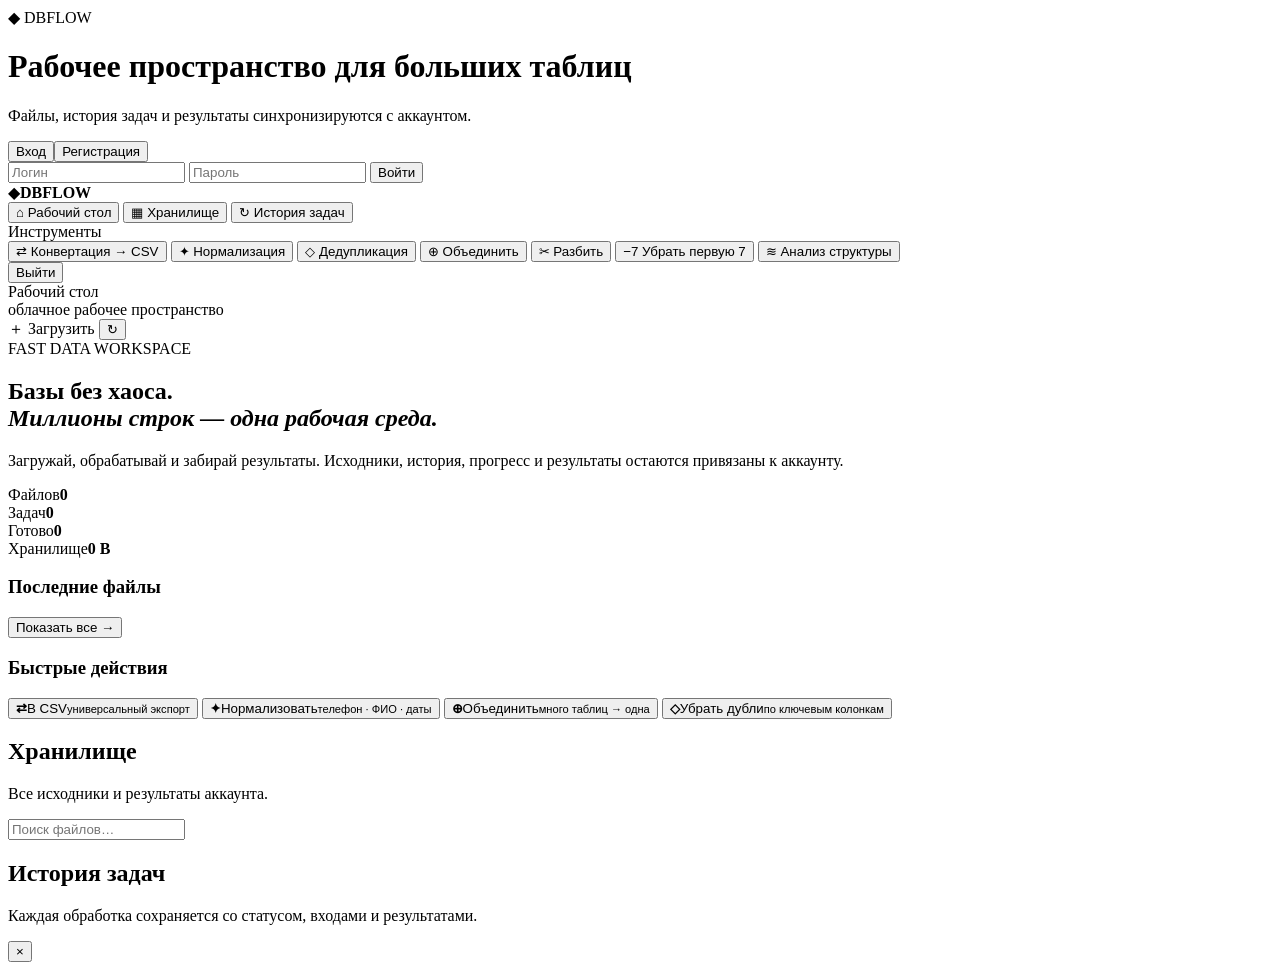
==== app/static/index.html @ ae8bb154 "Add files via upload" ====
<!doctype html>
<html lang="ru">
<head>
<meta charset="utf-8">
<meta name="viewport" content="width=device-width,initial-scale=1">
<title>DBFLOW — Database Workspace</title>
<link rel="preconnect" href="https://fonts.googleapis.com">
<link rel="preconnect" href="https://fonts.gstatic.com" crossorigin>
<link href="https://fonts.googleapis.com/css2?family=Inter:wght@400;500;600;700;800&family=JetBrains+Mono:wght@500;600&display=swap" rel="stylesheet">
<link rel="stylesheet" href="/styles.css">
</head>
<body>
<div id="auth" class="auth-shell">
  <div class="auth-bg"></div>
  <div class="auth-card glass">
    <div class="logo"><span class="logo-mark">◆</span> DBFLOW</div>
    <h1>Рабочее пространство для больших таблиц</h1>
    <p>Файлы, история задач и результаты синхронизируются с аккаунтом.</p>
    <div class="tabs"><button class="active" data-auth="login">Вход</button><button data-auth="register">Регистрация</button></div>
    <input id="username" placeholder="Логин" autocomplete="username">
    <input id="password" type="password" placeholder="Пароль" autocomplete="current-password">
    <button id="authBtn" class="primary">Войти</button>
    <div id="authMsg" class="msg"></div>
  </div>
</div>

<div id="app" class="app hidden">
  <aside class="sidebar glass">
    <div class="brand"><span class="logo-mark">◆</span><b>DBFLOW</b></div>
    <button class="nav active" data-view="desktop"><span>⌂</span> Рабочий стол</button>
    <button class="nav" data-view="files"><span>▦</span> Хранилище</button>
    <button class="nav" data-view="jobs"><span>↻</span> История задач</button>
    <div class="side-sep"></div>
    <div class="side-title">Инструменты</div>
    <button class="tool" data-op="convert_csv">⇄ Конвертация → CSV</button>
    <button class="tool" data-op="normalize">✦ Нормализация</button>
    <button class="tool" data-op="dedupe">◇ Дедупликация</button>
    <button class="tool" data-op="merge">⊕ Объединить</button>
    <button class="tool" data-op="split">✂ Разбить</button>
    <button class="tool" data-op="remove7">−7 Убрать первую 7</button>
    <button class="tool" data-op="stats">≋ Анализ структуры</button>
    <div class="sidebar-bottom">
      <div id="userBadge" class="user-badge"></div>
      <button id="logout" class="ghost">Выйти</button>
    </div>
  </aside>

  <main class="workspace">
    <header class="topbar glass">
      <div>
        <div id="crumb" class="crumb">Рабочий стол</div>
        <div class="subtle">облачное рабочее пространство</div>
      </div>
      <div class="top-actions">
        <label class="upload primary">＋ Загрузить<input id="filePicker" type="file" multiple hidden></label>
        <button id="refresh" class="icon-btn" title="Обновить">↻</button>
      </div>
    </header>

    <section id="desktopView" class="view">
      <div class="hero">
        <div>
          <span class="pill">FAST DATA WORKSPACE</span>
          <h2>Базы без хаоса.<br><em>Миллионы строк — одна рабочая среда.</em></h2>
          <p>Загружай, обрабатывай и забирай результаты. Исходники, история, прогресс и результаты остаются привязаны к аккаунту.</p>
        </div>
        <div class="hero-orb"></div>
      </div>
      <div class="metrics">
        <div class="metric glass"><span>Файлов</span><b id="mFiles">0</b></div>
        <div class="metric glass"><span>Задач</span><b id="mJobs">0</b></div>
        <div class="metric glass"><span>Готово</span><b id="mDone">0</b></div>
        <div class="metric glass"><span>Хранилище</span><b id="mSize">0 B</b></div>
      </div>
      <div class="section-head"><h3>Последние файлы</h3><button class="text-btn" data-view="files">Показать все →</button></div>
      <div id="recentFiles" class="file-grid"></div>
      <div class="section-head"><h3>Быстрые действия</h3></div>
      <div class="quick-grid">
        <button class="quick" data-op="convert_csv"><b>⇄</b><span>В CSV</span><small>универсальный экспорт</small></button>
        <button class="quick" data-op="normalize"><b>✦</b><span>Нормализовать</span><small>телефон · ФИО · даты</small></button>
        <button class="quick" data-op="merge"><b>⊕</b><span>Объединить</span><small>много таблиц → одна</small></button>
        <button class="quick" data-op="dedupe"><b>◇</b><span>Убрать дубли</span><small>по ключевым колонкам</small></button>
      </div>
    </section>

    <section id="filesView" class="view hidden">
      <div class="section-head"><div><h2>Хранилище</h2><p>Все исходники и результаты аккаунта.</p></div><input id="fileSearch" class="search" placeholder="Поиск файлов…"></div>
      <div id="filesGrid" class="file-grid"></div>
    </section>

    <section id="jobsView" class="view hidden">
      <div class="section-head"><div><h2>История задач</h2><p>Каждая обработка сохраняется со статусом, входами и результатами.</p></div></div>
      <div id="jobsList" class="jobs-list"></div>
    </section>
  </main>
</div>

<div id="modal" class="modal hidden">
  <div class="modal-card glass">
    <button id="modalClose" class="modal-x">×</button>
    <div id="modalBody"></div>
  </div>
</div>

<div id="toast" class="toast"></div>
<script src="/app.js"></script>
</body></html>
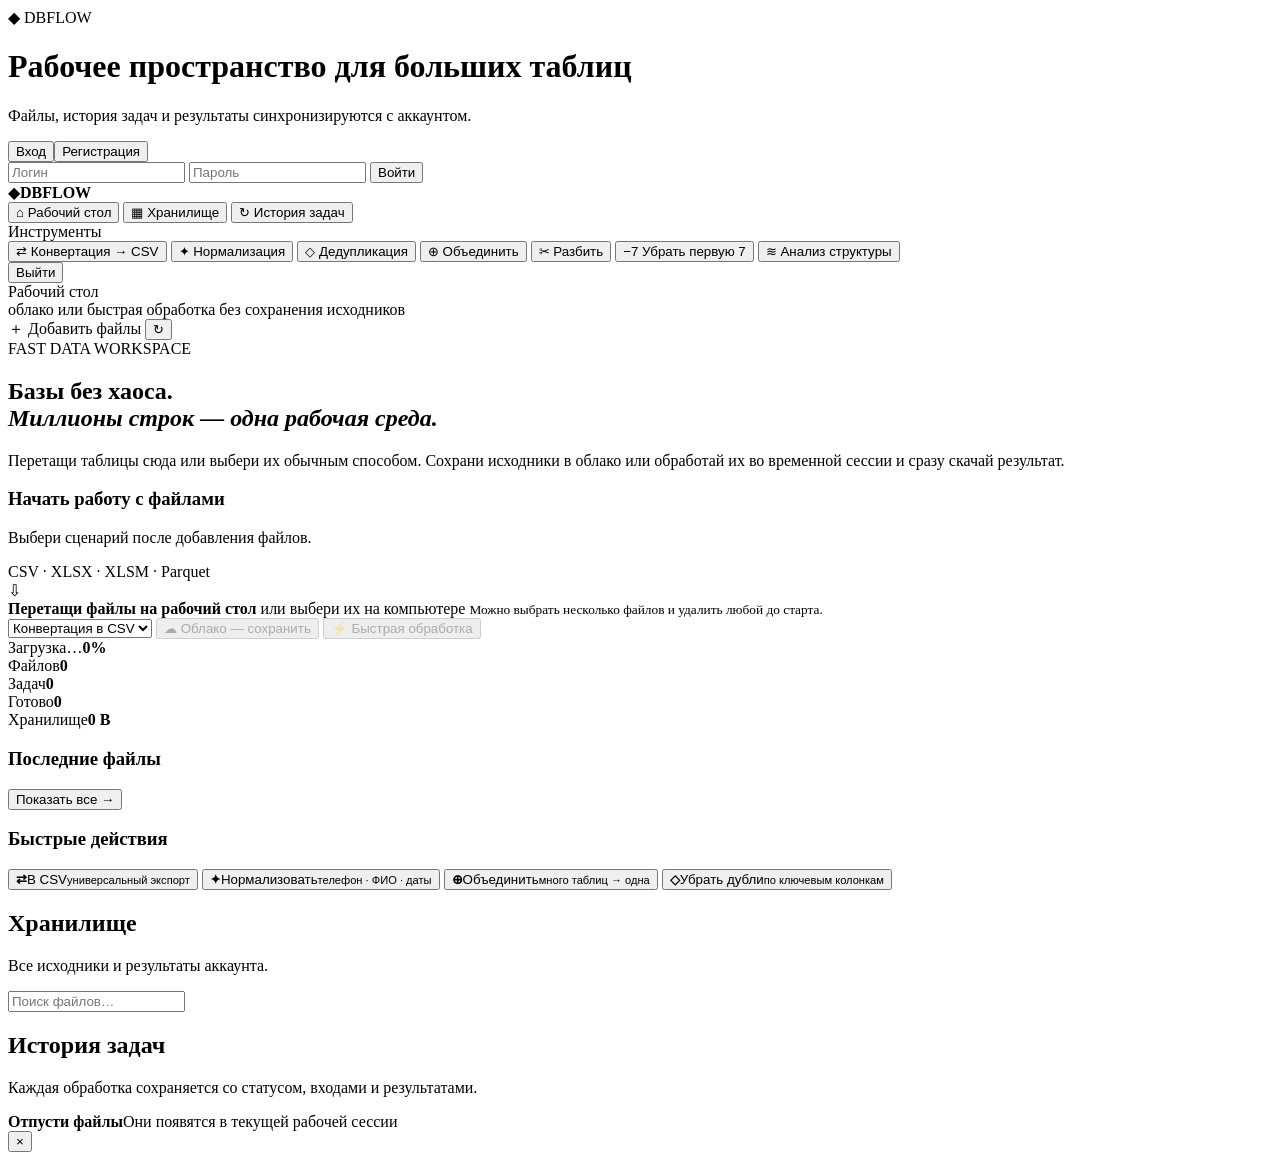
==== commit dc9df945: "Add quick processing without cloud storage" ====
--- a/app/static/index.html
+++ b/app/static/index.html
@@ -49,10 +49,10 @@
     <header class="topbar glass">
       <div>
         <div id="crumb" class="crumb">Рабочий стол</div>
-        <div class="subtle">облачное рабочее пространство</div>
+        <div class="subtle">облако или быстрая обработка без сохранения исходников</div>
       </div>
       <div class="top-actions">
-        <label class="upload primary">＋ Загрузить<input id="filePicker" type="file" multiple hidden></label>
+        <label class="upload primary">＋ Добавить файлы<input id="filePicker" type="file" multiple accept=".csv,.xlsx,.xlsm,.parquet" hidden></label>
         <button id="refresh" class="icon-btn" title="Обновить">↻</button>
       </div>
     </header>
@@ -62,10 +62,31 @@
         <div>
           <span class="pill">FAST DATA WORKSPACE</span>
           <h2>Базы без хаоса.<br><em>Миллионы строк — одна рабочая среда.</em></h2>
-          <p>Загружай, обрабатывай и забирай результаты. Исходники, история, прогресс и результаты остаются привязаны к аккаунту.</p>
+          <p>Перетащи таблицы сюда или выбери их обычным способом. Сохрани исходники в облако или обработай их во временной сессии и сразу скачай результат.</p>
         </div>
         <div class="hero-orb"></div>
       </div>
+      <section id="ingestPanel" class="ingest-panel glass">
+        <div class="ingest-head">
+          <div><h3>Начать работу с файлами</h3><p>Выбери сценарий после добавления файлов.</p></div>
+          <span class="format-note">CSV · XLSX · XLSM · Parquet</span>
+        </div>
+        <div id="dropZone" class="drop-zone">
+          <div class="drop-icon">⇩</div>
+          <strong>Перетащи файлы на рабочий стол</strong>
+          <span>или <label class="inline-upload">выбери их на компьютере<input id="dropPicker" type="file" multiple accept=".csv,.xlsx,.xlsm,.parquet" hidden></label></span>
+          <small>Можно выбрать несколько файлов и удалить любой до старта.</small>
+        </div>
+        <div id="pendingFiles" class="pending-files hidden"></div>
+        <div class="ingest-actions">
+          <select id="quickOperation" class="op-select">
+            <option value="convert_csv">Конвертация в CSV</option><option value="normalize">Нормализация</option><option value="dedupe">Дедупликация</option><option value="merge">Объединить</option><option value="split">Разбить</option><option value="remove7">Убрать первую 7</option><option value="stats">Анализ структуры</option>
+          </select>
+          <button id="cloudUploadBtn" class="secondary" disabled>☁ Облако — сохранить</button>
+          <button id="quickRunBtn" class="primary" disabled>⚡ Быстрая обработка</button>
+        </div>
+        <div id="uploadProgress" class="upload-progress hidden"><div class="progress-label"><span id="uploadStatus">Загрузка…</span><b id="uploadPercent">0%</b></div><div class="job-bar"><i id="uploadBar" style="width:0%"></i></div></div>
+      </section>
       <div class="metrics">
         <div class="metric glass"><span>Файлов</span><b id="mFiles">0</b></div>
         <div class="metric glass"><span>Задач</span><b id="mJobs">0</b></div>
@@ -95,6 +116,8 @@
   </main>
 </div>
 
+<div id="dragOverlay" class="drag-overlay hidden"><div><b>Отпусти файлы</b><span>Они появятся в текущей рабочей сессии</span></div></div>
+
 <div id="modal" class="modal hidden">
   <div class="modal-card glass">
     <button id="modalClose" class="modal-x">×</button>
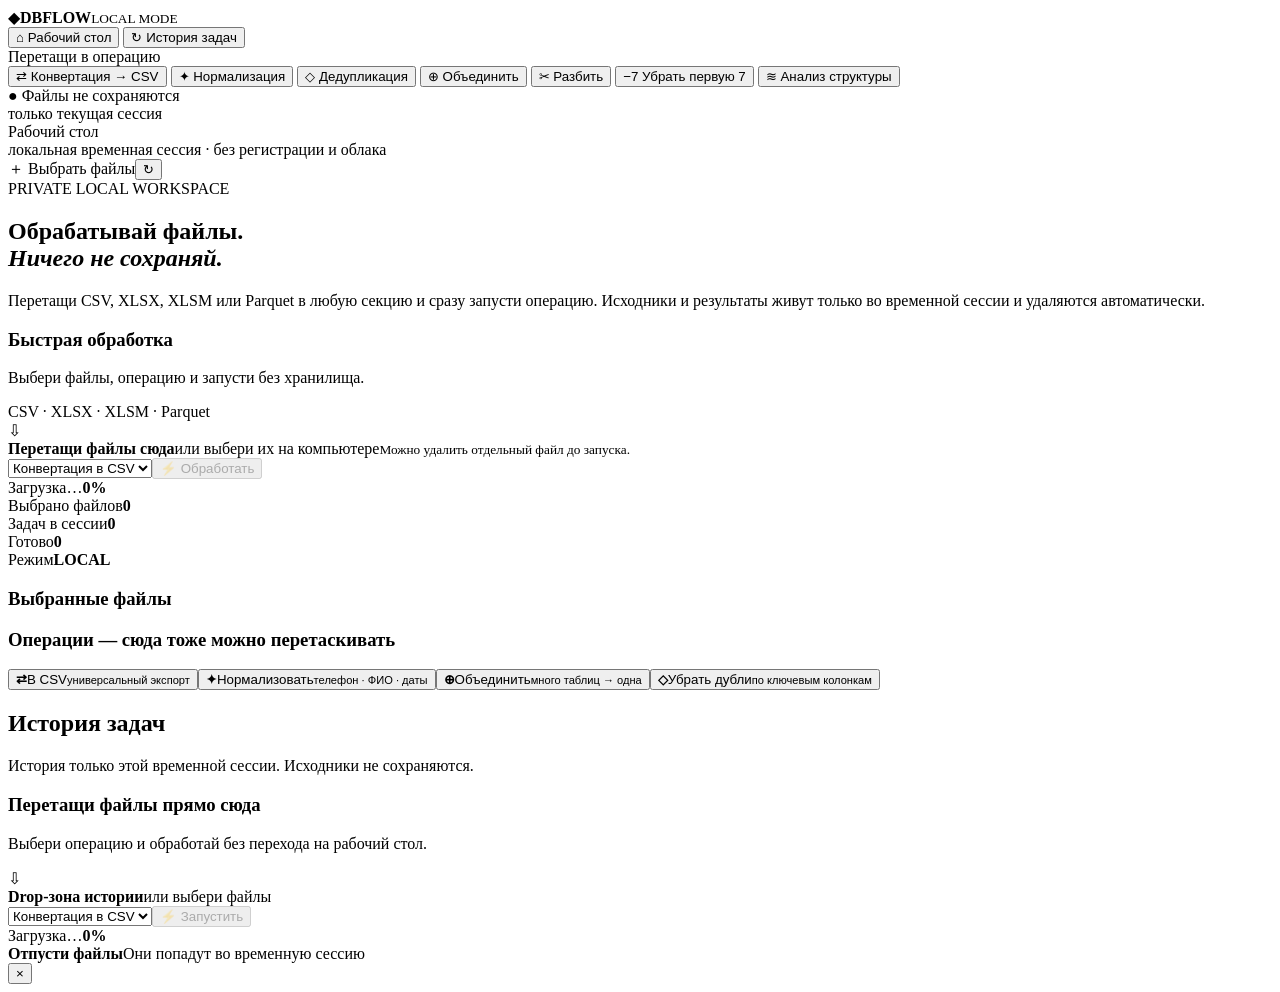
==== commit b40cdf68: "Make DBFLOW local and anonymous" ====
--- a/app/static/index.html
+++ b/app/static/index.html
@@ -1,37 +1,19 @@
 <!doctype html>
 <html lang="ru">
 <head>
-<meta charset="utf-8">
-<meta name="viewport" content="width=device-width,initial-scale=1">
-<title>DBFLOW — Database Workspace</title>
-<link rel="preconnect" href="https://fonts.googleapis.com">
-<link rel="preconnect" href="https://fonts.gstatic.com" crossorigin>
+<meta charset="utf-8"><meta name="viewport" content="width=device-width,initial-scale=1">
+<title>DBFLOW — Local Data Workspace</title>
+<link rel="preconnect" href="https://fonts.googleapis.com"><link rel="preconnect" href="https://fonts.gstatic.com" crossorigin>
 <link href="https://fonts.googleapis.com/css2?family=Inter:wght@400;500;600;700;800&family=JetBrains+Mono:wght@500;600&display=swap" rel="stylesheet">
 <link rel="stylesheet" href="/styles.css">
 </head>
 <body>
-<div id="auth" class="auth-shell">
-  <div class="auth-bg"></div>
-  <div class="auth-card glass">
-    <div class="logo"><span class="logo-mark">◆</span> DBFLOW</div>
-    <h1>Рабочее пространство для больших таблиц</h1>
-    <p>Файлы, история задач и результаты синхронизируются с аккаунтом.</p>
-    <div class="tabs"><button class="active" data-auth="login">Вход</button><button data-auth="register">Регистрация</button></div>
-    <input id="username" placeholder="Логин" autocomplete="username">
-    <input id="password" type="password" placeholder="Пароль" autocomplete="current-password">
-    <button id="authBtn" class="primary">Войти</button>
-    <div id="authMsg" class="msg"></div>
-  </div>
-</div>
-
-<div id="app" class="app hidden">
+<div id="app" class="app">
   <aside class="sidebar glass">
-    <div class="brand"><span class="logo-mark">◆</span><b>DBFLOW</b></div>
+    <div class="brand"><span class="logo-mark">◆</span><b>DBFLOW</b><small>LOCAL MODE</small></div>
     <button class="nav active" data-view="desktop"><span>⌂</span> Рабочий стол</button>
-    <button class="nav" data-view="files"><span>▦</span> Хранилище</button>
     <button class="nav" data-view="jobs"><span>↻</span> История задач</button>
-    <div class="side-sep"></div>
-    <div class="side-title">Инструменты</div>
+    <div class="side-sep"></div><div class="side-title">Перетащи в операцию</div>
     <button class="tool" data-op="convert_csv">⇄ Конвертация → CSV</button>
     <button class="tool" data-op="normalize">✦ Нормализация</button>
     <button class="tool" data-op="dedupe">◇ Дедупликация</button>
@@ -39,92 +21,38 @@
     <button class="tool" data-op="split">✂ Разбить</button>
     <button class="tool" data-op="remove7">−7 Убрать первую 7</button>
     <button class="tool" data-op="stats">≋ Анализ структуры</button>
-    <div class="sidebar-bottom">
-      <div id="userBadge" class="user-badge"></div>
-      <button id="logout" class="ghost">Выйти</button>
-    </div>
+    <div class="sidebar-bottom"><div class="local-badge">● Файлы не сохраняются<br><span>только текущая сессия</span></div></div>
   </aside>
 
   <main class="workspace">
     <header class="topbar glass">
-      <div>
-        <div id="crumb" class="crumb">Рабочий стол</div>
-        <div class="subtle">облако или быстрая обработка без сохранения исходников</div>
-      </div>
-      <div class="top-actions">
-        <label class="upload primary">＋ Добавить файлы<input id="filePicker" type="file" multiple accept=".csv,.xlsx,.xlsm,.parquet" hidden></label>
-        <button id="refresh" class="icon-btn" title="Обновить">↻</button>
-      </div>
+      <div><div id="crumb" class="crumb">Рабочий стол</div><div class="subtle">локальная временная сессия · без регистрации и облака</div></div>
+      <div class="top-actions"><label class="upload primary">＋ Выбрать файлы<input id="filePicker" type="file" multiple accept=".csv,.xlsx,.xlsm,.parquet" hidden></label><button id="refresh" class="icon-btn" title="Обновить">↻</button></div>
     </header>
 
     <section id="desktopView" class="view">
-      <div class="hero">
-        <div>
-          <span class="pill">FAST DATA WORKSPACE</span>
-          <h2>Базы без хаоса.<br><em>Миллионы строк — одна рабочая среда.</em></h2>
-          <p>Перетащи таблицы сюда или выбери их обычным способом. Сохрани исходники в облако или обработай их во временной сессии и сразу скачай результат.</p>
-        </div>
-        <div class="hero-orb"></div>
-      </div>
+      <div class="hero"><div><span class="pill">PRIVATE LOCAL WORKSPACE</span><h2>Обрабатывай файлы.<br><em>Ничего не сохраняй.</em></h2><p>Перетащи CSV, XLSX, XLSM или Parquet в любую секцию и сразу запусти операцию. Исходники и результаты живут только во временной сессии и удаляются автоматически.</p></div><div class="hero-orb"></div></div>
       <section id="ingestPanel" class="ingest-panel glass">
-        <div class="ingest-head">
-          <div><h3>Начать работу с файлами</h3><p>Выбери сценарий после добавления файлов.</p></div>
-          <span class="format-note">CSV · XLSX · XLSM · Parquet</span>
-        </div>
-        <div id="dropZone" class="drop-zone">
-          <div class="drop-icon">⇩</div>
-          <strong>Перетащи файлы на рабочий стол</strong>
-          <span>или <label class="inline-upload">выбери их на компьютере<input id="dropPicker" type="file" multiple accept=".csv,.xlsx,.xlsm,.parquet" hidden></label></span>
-          <small>Можно выбрать несколько файлов и удалить любой до старта.</small>
-        </div>
+        <div class="ingest-head"><div><h3>Быстрая обработка</h3><p>Выбери файлы, операцию и запусти без хранилища.</p></div><span class="format-note">CSV · XLSX · XLSM · Parquet</span></div>
+        <div id="dropZone" class="drop-zone"><div class="drop-icon">⇩</div><strong>Перетащи файлы сюда</strong><span>или <label class="inline-upload">выбери их на компьютере<input id="dropPicker" type="file" multiple accept=".csv,.xlsx,.xlsm,.parquet" hidden></label></span><small>Можно удалить отдельный файл до запуска.</small></div>
         <div id="pendingFiles" class="pending-files hidden"></div>
-        <div class="ingest-actions">
-          <select id="quickOperation" class="op-select">
-            <option value="convert_csv">Конвертация в CSV</option><option value="normalize">Нормализация</option><option value="dedupe">Дедупликация</option><option value="merge">Объединить</option><option value="split">Разбить</option><option value="remove7">Убрать первую 7</option><option value="stats">Анализ структуры</option>
-          </select>
-          <button id="cloudUploadBtn" class="secondary" disabled>☁ Облако — сохранить</button>
-          <button id="quickRunBtn" class="primary" disabled>⚡ Быстрая обработка</button>
-        </div>
+        <div class="ingest-actions"><select id="quickOperation" class="op-select"><option value="convert_csv">Конвертация в CSV</option><option value="normalize">Нормализация</option><option value="dedupe">Дедупликация</option><option value="merge">Объединить</option><option value="split">Разбить</option><option value="remove7">Убрать первую 7</option><option value="stats">Анализ структуры</option></select><button id="quickRunBtn" class="primary" disabled>⚡ Обработать</button></div>
         <div id="uploadProgress" class="upload-progress hidden"><div class="progress-label"><span id="uploadStatus">Загрузка…</span><b id="uploadPercent">0%</b></div><div class="job-bar"><i id="uploadBar" style="width:0%"></i></div></div>
       </section>
-      <div class="metrics">
-        <div class="metric glass"><span>Файлов</span><b id="mFiles">0</b></div>
-        <div class="metric glass"><span>Задач</span><b id="mJobs">0</b></div>
-        <div class="metric glass"><span>Готово</span><b id="mDone">0</b></div>
-        <div class="metric glass"><span>Хранилище</span><b id="mSize">0 B</b></div>
-      </div>
-      <div class="section-head"><h3>Последние файлы</h3><button class="text-btn" data-view="files">Показать все →</button></div>
-      <div id="recentFiles" class="file-grid"></div>
-      <div class="section-head"><h3>Быстрые действия</h3></div>
-      <div class="quick-grid">
-        <button class="quick" data-op="convert_csv"><b>⇄</b><span>В CSV</span><small>универсальный экспорт</small></button>
-        <button class="quick" data-op="normalize"><b>✦</b><span>Нормализовать</span><small>телефон · ФИО · даты</small></button>
-        <button class="quick" data-op="merge"><b>⊕</b><span>Объединить</span><small>много таблиц → одна</small></button>
-        <button class="quick" data-op="dedupe"><b>◇</b><span>Убрать дубли</span><small>по ключевым колонкам</small></button>
-      </div>
-    </section>
-
-    <section id="filesView" class="view hidden">
-      <div class="section-head"><div><h2>Хранилище</h2><p>Все исходники и результаты аккаунта.</p></div><input id="fileSearch" class="search" placeholder="Поиск файлов…"></div>
-      <div id="filesGrid" class="file-grid"></div>
+      <div class="metrics"><div class="metric glass"><span>Выбрано файлов</span><b id="mFiles">0</b></div><div class="metric glass"><span>Задач в сессии</span><b id="mJobs">0</b></div><div class="metric glass"><span>Готово</span><b id="mDone">0</b></div><div class="metric glass"><span>Режим</span><b class="local-metric">LOCAL</b></div></div>
+      <div class="section-head"><h3>Выбранные файлы</h3></div><div id="recentFiles" class="pending-preview"></div>
+      <div class="section-head"><h3>Операции — сюда тоже можно перетаскивать</h3></div>
+      <div class="quick-grid"><button class="quick" data-op="convert_csv"><b>⇄</b><span>В CSV</span><small>универсальный экспорт</small></button><button class="quick" data-op="normalize"><b>✦</b><span>Нормализовать</span><small>телефон · ФИО · даты</small></button><button class="quick" data-op="merge"><b>⊕</b><span>Объединить</span><small>много таблиц → одна</small></button><button class="quick" data-op="dedupe"><b>◇</b><span>Убрать дубли</span><small>по ключевым колонкам</small></button></div>
     </section>
 
     <section id="jobsView" class="view hidden">
-      <div class="section-head"><div><h2>История задач</h2><p>Каждая обработка сохраняется со статусом, входами и результатами.</p></div></div>
+      <div class="section-head"><div><h2>История задач</h2><p>История только этой временной сессии. Исходники не сохраняются.</p></div></div>
+      <section class="section-intake glass"><div class="ingest-head"><div><h3>Перетащи файлы прямо сюда</h3><p>Выбери операцию и обработай без перехода на рабочий стол.</p></div></div><div id="jobsDropZone" class="drop-zone compact-drop"><div class="drop-icon">⇩</div><strong>Drop-зона истории</strong><span>или <label class="inline-upload">выбери файлы<input id="jobsPicker" type="file" multiple accept=".csv,.xlsx,.xlsm,.parquet" hidden></label></span></div><div id="jobsPendingFiles" class="pending-files hidden"></div><div class="ingest-actions"><select id="jobsOperation" class="op-select"><option value="convert_csv">Конвертация в CSV</option><option value="normalize">Нормализация</option><option value="dedupe">Дедупликация</option><option value="merge">Объединить</option><option value="split">Разбить</option><option value="remove7">Убрать первую 7</option><option value="stats">Анализ структуры</option></select><button id="jobsRunBtn" class="primary" disabled>⚡ Запустить</button></div><div id="jobsUploadProgress" class="upload-progress hidden"><div class="progress-label"><span id="jobsUploadStatus">Загрузка…</span><b id="jobsUploadPercent">0%</b></div><div class="job-bar"><i id="jobsUploadBar" style="width:0%"></i></div></div></section>
       <div id="jobsList" class="jobs-list"></div>
     </section>
   </main>
 </div>
-
-<div id="dragOverlay" class="drag-overlay hidden"><div><b>Отпусти файлы</b><span>Они появятся в текущей рабочей сессии</span></div></div>
-
-<div id="modal" class="modal hidden">
-  <div class="modal-card glass">
-    <button id="modalClose" class="modal-x">×</button>
-    <div id="modalBody"></div>
-  </div>
-</div>
-
-<div id="toast" class="toast"></div>
-<script src="/app.js"></script>
+<div id="dragOverlay" class="drag-overlay hidden"><div><b>Отпусти файлы</b><span>Они попадут во временную сессию</span></div></div>
+<div id="modal" class="modal hidden"><div class="modal-card glass"><button id="modalClose" class="modal-x">×</button><div id="modalBody"></div></div></div>
+<div id="toast" class="toast"></div><script src="/app.js"></script>
 </body></html>
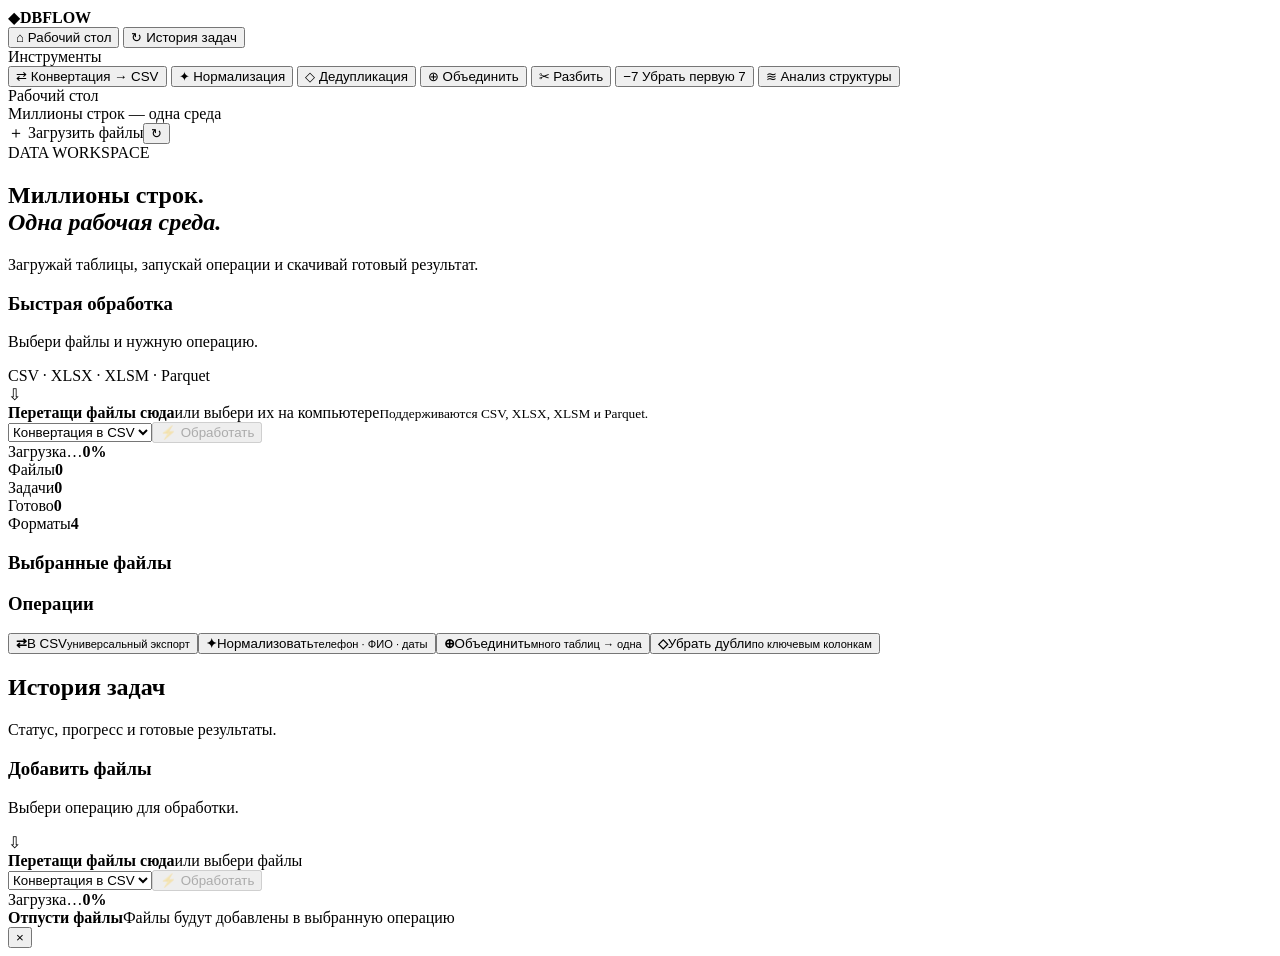
==== commit e2073d6d: "Polish interface copy and restore button handlers" ====
--- a/app/static/index.html
+++ b/app/static/index.html
@@ -2,7 +2,7 @@
 <html lang="ru">
 <head>
 <meta charset="utf-8"><meta name="viewport" content="width=device-width,initial-scale=1">
-<title>DBFLOW — Local Data Workspace</title>
+<title>DBFLOW — Data Workspace</title>
 <link rel="preconnect" href="https://fonts.googleapis.com"><link rel="preconnect" href="https://fonts.gstatic.com" crossorigin>
 <link href="https://fonts.googleapis.com/css2?family=Inter:wght@400;500;600;700;800&family=JetBrains+Mono:wght@500;600&display=swap" rel="stylesheet">
 <link rel="stylesheet" href="/styles.css">
@@ -10,10 +10,10 @@
 <body>
 <div id="app" class="app">
   <aside class="sidebar glass">
-    <div class="brand"><span class="logo-mark">◆</span><b>DBFLOW</b><small>LOCAL MODE</small></div>
+    <div class="brand"><span class="logo-mark">◆</span><b>DBFLOW</b></div>
     <button class="nav active" data-view="desktop"><span>⌂</span> Рабочий стол</button>
     <button class="nav" data-view="jobs"><span>↻</span> История задач</button>
-    <div class="side-sep"></div><div class="side-title">Перетащи в операцию</div>
+    <div class="side-sep"></div><div class="side-title">Инструменты</div>
     <button class="tool" data-op="convert_csv">⇄ Конвертация → CSV</button>
     <button class="tool" data-op="normalize">✦ Нормализация</button>
     <button class="tool" data-op="dedupe">◇ Дедупликация</button>
@@ -21,38 +21,37 @@
     <button class="tool" data-op="split">✂ Разбить</button>
     <button class="tool" data-op="remove7">−7 Убрать первую 7</button>
     <button class="tool" data-op="stats">≋ Анализ структуры</button>
-    <div class="sidebar-bottom"><div class="local-badge">● Файлы не сохраняются<br><span>только текущая сессия</span></div></div>
   </aside>
 
   <main class="workspace">
     <header class="topbar glass">
-      <div><div id="crumb" class="crumb">Рабочий стол</div><div class="subtle">локальная временная сессия · без регистрации и облака</div></div>
-      <div class="top-actions"><label class="upload primary">＋ Выбрать файлы<input id="filePicker" type="file" multiple accept=".csv,.xlsx,.xlsm,.parquet" hidden></label><button id="refresh" class="icon-btn" title="Обновить">↻</button></div>
+      <div><div id="crumb" class="crumb">Рабочий стол</div><div class="subtle">Миллионы строк — одна среда</div></div>
+      <div class="top-actions"><label class="upload primary">＋ Загрузить файлы<input id="filePicker" type="file" multiple accept=".csv,.xlsx,.xlsm,.parquet" hidden></label><button id="refresh" class="icon-btn" title="Обновить">↻</button></div>
     </header>
 
     <section id="desktopView" class="view">
-      <div class="hero"><div><span class="pill">PRIVATE LOCAL WORKSPACE</span><h2>Обрабатывай файлы.<br><em>Ничего не сохраняй.</em></h2><p>Перетащи CSV, XLSX, XLSM или Parquet в любую секцию и сразу запусти операцию. Исходники и результаты живут только во временной сессии и удаляются автоматически.</p></div><div class="hero-orb"></div></div>
+      <div class="hero"><div><span class="pill">DATA WORKSPACE</span><h2>Миллионы строк.<br><em>Одна рабочая среда.</em></h2><p>Загружай таблицы, запускай операции и скачивай готовый результат.</p></div><div class="hero-orb"></div></div>
       <section id="ingestPanel" class="ingest-panel glass">
-        <div class="ingest-head"><div><h3>Быстрая обработка</h3><p>Выбери файлы, операцию и запусти без хранилища.</p></div><span class="format-note">CSV · XLSX · XLSM · Parquet</span></div>
-        <div id="dropZone" class="drop-zone"><div class="drop-icon">⇩</div><strong>Перетащи файлы сюда</strong><span>или <label class="inline-upload">выбери их на компьютере<input id="dropPicker" type="file" multiple accept=".csv,.xlsx,.xlsm,.parquet" hidden></label></span><small>Можно удалить отдельный файл до запуска.</small></div>
+        <div class="ingest-head"><div><h3>Быстрая обработка</h3><p>Выбери файлы и нужную операцию.</p></div><span class="format-note">CSV · XLSX · XLSM · Parquet</span></div>
+        <div id="dropZone" class="drop-zone"><div class="drop-icon">⇩</div><strong>Перетащи файлы сюда</strong><span>или <label class="inline-upload">выбери их на компьютере<input id="dropPicker" type="file" multiple accept=".csv,.xlsx,.xlsm,.parquet" hidden></label></span><small>Поддерживаются CSV, XLSX, XLSM и Parquet.</small></div>
         <div id="pendingFiles" class="pending-files hidden"></div>
         <div class="ingest-actions"><select id="quickOperation" class="op-select"><option value="convert_csv">Конвертация в CSV</option><option value="normalize">Нормализация</option><option value="dedupe">Дедупликация</option><option value="merge">Объединить</option><option value="split">Разбить</option><option value="remove7">Убрать первую 7</option><option value="stats">Анализ структуры</option></select><button id="quickRunBtn" class="primary" disabled>⚡ Обработать</button></div>
         <div id="uploadProgress" class="upload-progress hidden"><div class="progress-label"><span id="uploadStatus">Загрузка…</span><b id="uploadPercent">0%</b></div><div class="job-bar"><i id="uploadBar" style="width:0%"></i></div></div>
       </section>
-      <div class="metrics"><div class="metric glass"><span>Выбрано файлов</span><b id="mFiles">0</b></div><div class="metric glass"><span>Задач в сессии</span><b id="mJobs">0</b></div><div class="metric glass"><span>Готово</span><b id="mDone">0</b></div><div class="metric glass"><span>Режим</span><b class="local-metric">LOCAL</b></div></div>
+      <div class="metrics"><div class="metric glass"><span>Файлы</span><b id="mFiles">0</b></div><div class="metric glass"><span>Задачи</span><b id="mJobs">0</b></div><div class="metric glass"><span>Готово</span><b id="mDone">0</b></div><div class="metric glass"><span>Форматы</span><b>4</b></div></div>
       <div class="section-head"><h3>Выбранные файлы</h3></div><div id="recentFiles" class="pending-preview"></div>
-      <div class="section-head"><h3>Операции — сюда тоже можно перетаскивать</h3></div>
+      <div class="section-head"><h3>Операции</h3></div>
       <div class="quick-grid"><button class="quick" data-op="convert_csv"><b>⇄</b><span>В CSV</span><small>универсальный экспорт</small></button><button class="quick" data-op="normalize"><b>✦</b><span>Нормализовать</span><small>телефон · ФИО · даты</small></button><button class="quick" data-op="merge"><b>⊕</b><span>Объединить</span><small>много таблиц → одна</small></button><button class="quick" data-op="dedupe"><b>◇</b><span>Убрать дубли</span><small>по ключевым колонкам</small></button></div>
     </section>
 
     <section id="jobsView" class="view hidden">
-      <div class="section-head"><div><h2>История задач</h2><p>История только этой временной сессии. Исходники не сохраняются.</p></div></div>
-      <section class="section-intake glass"><div class="ingest-head"><div><h3>Перетащи файлы прямо сюда</h3><p>Выбери операцию и обработай без перехода на рабочий стол.</p></div></div><div id="jobsDropZone" class="drop-zone compact-drop"><div class="drop-icon">⇩</div><strong>Drop-зона истории</strong><span>или <label class="inline-upload">выбери файлы<input id="jobsPicker" type="file" multiple accept=".csv,.xlsx,.xlsm,.parquet" hidden></label></span></div><div id="jobsPendingFiles" class="pending-files hidden"></div><div class="ingest-actions"><select id="jobsOperation" class="op-select"><option value="convert_csv">Конвертация в CSV</option><option value="normalize">Нормализация</option><option value="dedupe">Дедупликация</option><option value="merge">Объединить</option><option value="split">Разбить</option><option value="remove7">Убрать первую 7</option><option value="stats">Анализ структуры</option></select><button id="jobsRunBtn" class="primary" disabled>⚡ Запустить</button></div><div id="jobsUploadProgress" class="upload-progress hidden"><div class="progress-label"><span id="jobsUploadStatus">Загрузка…</span><b id="jobsUploadPercent">0%</b></div><div class="job-bar"><i id="jobsUploadBar" style="width:0%"></i></div></div></section>
+      <div class="section-head"><div><h2>История задач</h2><p>Статус, прогресс и готовые результаты.</p></div></div>
+      <section class="section-intake glass"><div class="ingest-head"><div><h3>Добавить файлы</h3><p>Выбери операцию для обработки.</p></div></div><div id="jobsDropZone" class="drop-zone compact-drop"><div class="drop-icon">⇩</div><strong>Перетащи файлы сюда</strong><span>или <label class="inline-upload">выбери файлы<input id="jobsPicker" type="file" multiple accept=".csv,.xlsx,.xlsm,.parquet" hidden></label></span></div><div id="jobsPendingFiles" class="pending-files hidden"></div><div class="ingest-actions"><select id="jobsOperation" class="op-select"><option value="convert_csv">Конвертация в CSV</option><option value="normalize">Нормализация</option><option value="dedupe">Дедупликация</option><option value="merge">Объединить</option><option value="split">Разбить</option><option value="remove7">Убрать первую 7</option><option value="stats">Анализ структуры</option></select><button id="jobsRunBtn" class="primary" disabled>⚡ Обработать</button></div><div id="jobsUploadProgress" class="upload-progress hidden"><div class="progress-label"><span id="jobsUploadStatus">Загрузка…</span><b id="jobsUploadPercent">0%</b></div><div class="job-bar"><i id="jobsUploadBar" style="width:0%"></i></div></div></section>
       <div id="jobsList" class="jobs-list"></div>
     </section>
   </main>
 </div>
-<div id="dragOverlay" class="drag-overlay hidden"><div><b>Отпусти файлы</b><span>Они попадут во временную сессию</span></div></div>
+<div id="dragOverlay" class="drag-overlay hidden"><div><b>Отпусти файлы</b><span>Файлы будут добавлены в выбранную операцию</span></div></div>
 <div id="modal" class="modal hidden"><div class="modal-card glass"><button id="modalClose" class="modal-x">×</button><div id="modalBody"></div></div></div>
-<div id="toast" class="toast"></div><script src="/app.js"></script>
+<div id="toast" class="toast"></div><script src="/app.js?v=20261003-2"></script>
 </body></html>
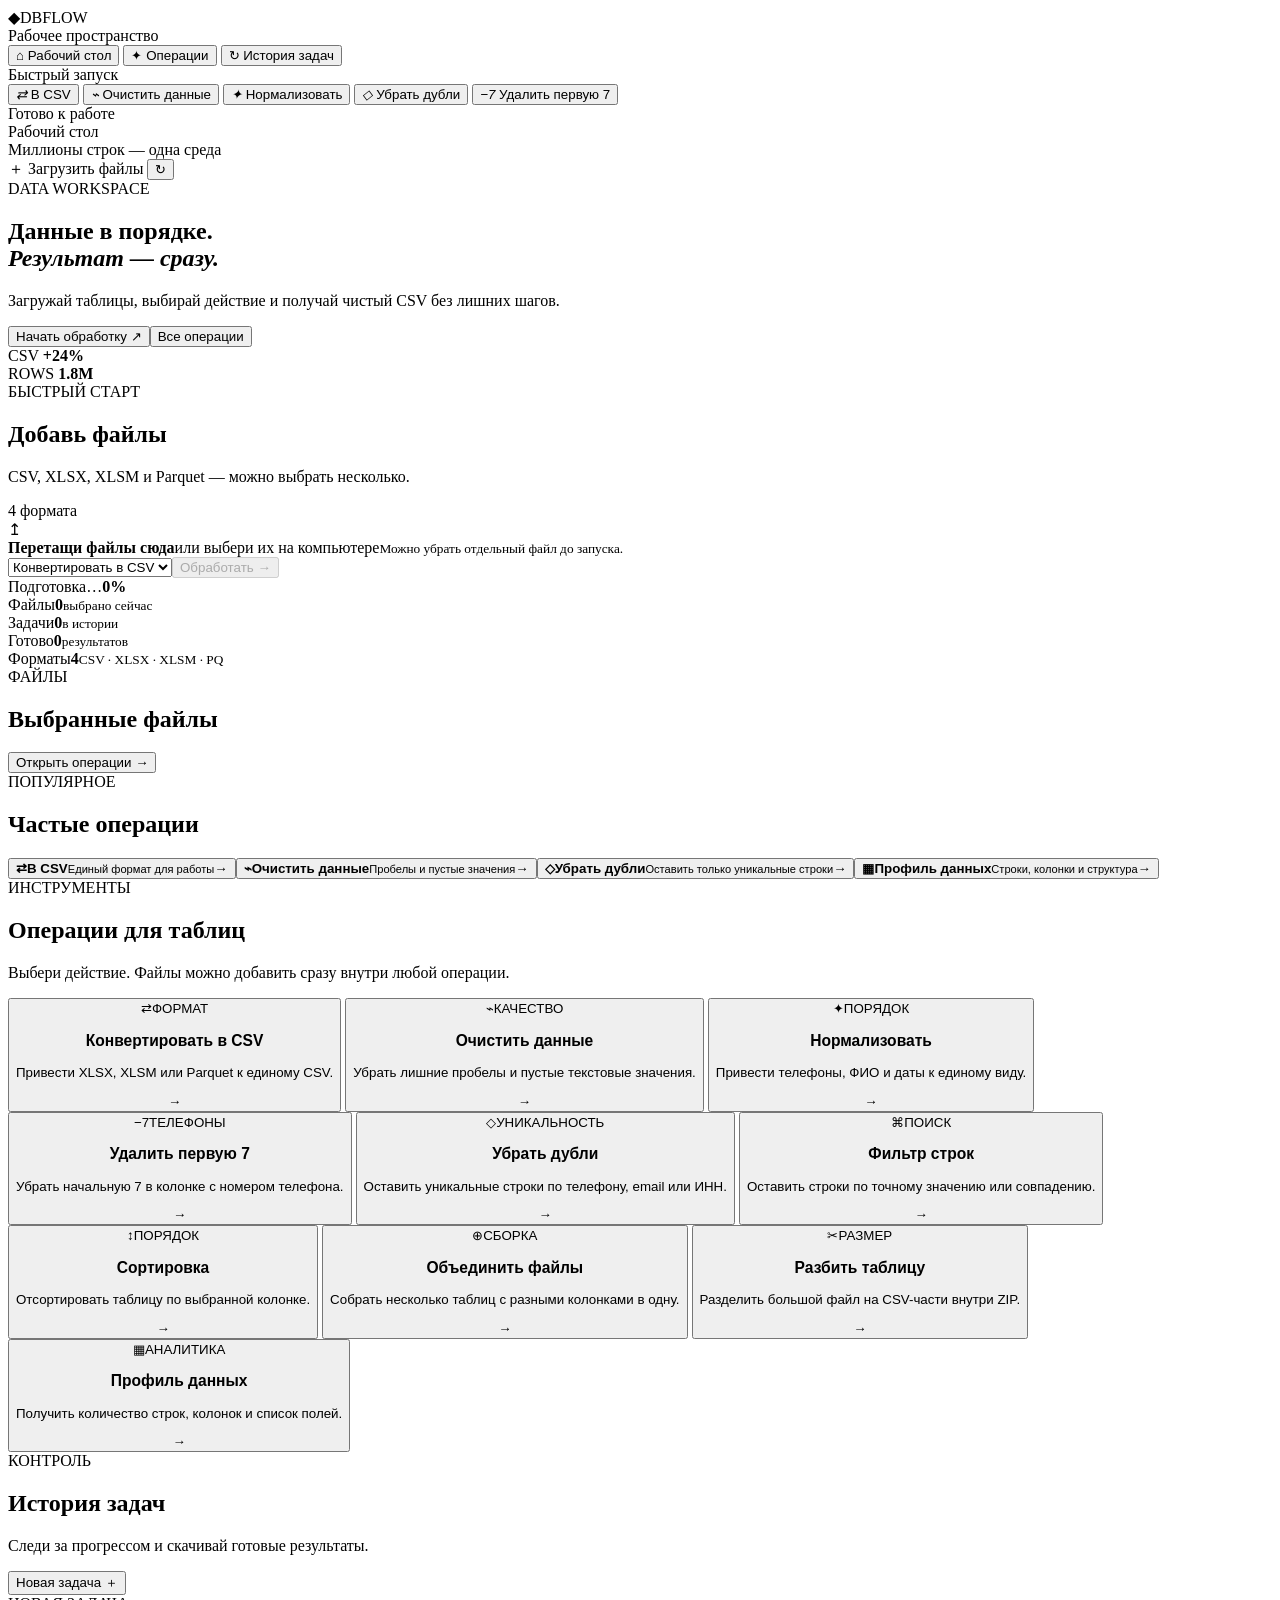
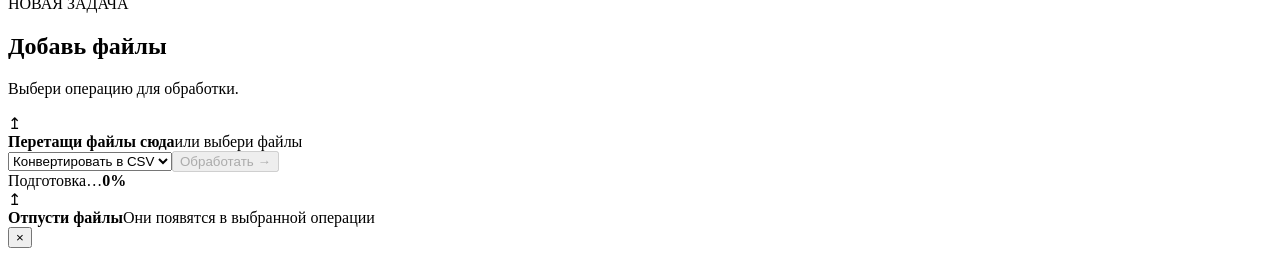
==== commit c6d0d85d: "Rebuild table workspace and expand data operations" ====
--- a/app/static/index.html
+++ b/app/static/index.html
@@ -1,57 +1,101 @@
 <!doctype html>
 <html lang="ru">
 <head>
-<meta charset="utf-8"><meta name="viewport" content="width=device-width,initial-scale=1">
-<title>DBFLOW — Data Workspace</title>
-<link rel="preconnect" href="https://fonts.googleapis.com"><link rel="preconnect" href="https://fonts.gstatic.com" crossorigin>
-<link href="https://fonts.googleapis.com/css2?family=Inter:wght@400;500;600;700;800&family=JetBrains+Mono:wght@500;600&display=swap" rel="stylesheet">
-<link rel="stylesheet" href="/styles.css">
+<meta charset="utf-8">
+<meta name="viewport" content="width=device-width,initial-scale=1">
+<title>DBFLOW — обработка таблиц</title>
+<link rel="preconnect" href="https://fonts.googleapis.com">
+<link rel="preconnect" href="https://fonts.gstatic.com" crossorigin>
+<link href="https://fonts.googleapis.com/css2?family=DM+Sans:wght@400;500;600;700&family=Space+Grotesk:wght@500;600;700&display=swap" rel="stylesheet">
+<link rel="stylesheet" href="/styles.css?v=20261003-3">
 </head>
 <body>
-<div id="app" class="app">
-  <aside class="sidebar glass">
-    <div class="brand"><span class="logo-mark">◆</span><b>DBFLOW</b></div>
-    <button class="nav active" data-view="desktop"><span>⌂</span> Рабочий стол</button>
-    <button class="nav" data-view="jobs"><span>↻</span> История задач</button>
-    <div class="side-sep"></div><div class="side-title">Инструменты</div>
-    <button class="tool" data-op="convert_csv">⇄ Конвертация → CSV</button>
-    <button class="tool" data-op="normalize">✦ Нормализация</button>
-    <button class="tool" data-op="dedupe">◇ Дедупликация</button>
-    <button class="tool" data-op="merge">⊕ Объединить</button>
-    <button class="tool" data-op="split">✂ Разбить</button>
-    <button class="tool" data-op="remove7">−7 Убрать первую 7</button>
-    <button class="tool" data-op="stats">≋ Анализ структуры</button>
+<div class="app-shell">
+  <aside class="sidebar">
+    <div class="brand"><span class="brand-mark">◆</span><span>DBFLOW</span></div>
+    <div class="side-label">Рабочее пространство</div>
+    <nav class="main-nav">
+      <button class="nav active" data-view="desktop"><span>⌂</span> Рабочий стол</button>
+      <button class="nav" data-view="operations"><span>✦</span> Операции</button>
+      <button class="nav" data-view="jobs"><span>↻</span> История задач</button>
+    </nav>
+    <div class="side-divider"></div>
+    <div class="side-label">Быстрый запуск</div>
+    <div class="side-tools">
+      <button class="tool" data-op="convert_csv"><i>⇄</i> В CSV</button>
+      <button class="tool" data-op="clean"><i>⌁</i> Очистить данные</button>
+      <button class="tool" data-op="normalize"><i>✦</i> Нормализовать</button>
+      <button class="tool" data-op="dedupe"><i>◇</i> Убрать дубли</button>
+      <button class="tool" data-op="remove7"><i>−7</i> Удалить первую 7</button>
+    </div>
+    <div class="sidebar-foot"><span class="status-dot"></span><span>Готово к работе</span></div>
   </aside>
 
   <main class="workspace">
-    <header class="topbar glass">
-      <div><div id="crumb" class="crumb">Рабочий стол</div><div class="subtle">Миллионы строк — одна среда</div></div>
-      <div class="top-actions"><label class="upload primary">＋ Загрузить файлы<input id="filePicker" type="file" multiple accept=".csv,.xlsx,.xlsm,.parquet" hidden></label><button id="refresh" class="icon-btn" title="Обновить">↻</button></div>
+    <header class="topbar">
+      <div>
+        <div id="crumb" class="crumb">Рабочий стол</div>
+        <div class="subtle">Миллионы строк — одна среда</div>
+      </div>
+      <div class="top-actions">
+        <label class="upload primary">＋ Загрузить файлы<input id="filePicker" type="file" multiple accept=".csv,.xlsx,.xlsm,.parquet" hidden></label>
+        <button id="refresh" class="icon-btn" title="Обновить">↻</button>
+      </div>
     </header>
 
     <section id="desktopView" class="view">
-      <div class="hero"><div><span class="pill">DATA WORKSPACE</span><h2>Миллионы строк.<br><em>Одна рабочая среда.</em></h2><p>Загружай таблицы, запускай операции и скачивай готовый результат.</p></div><div class="hero-orb"></div></div>
-      <section id="ingestPanel" class="ingest-panel glass">
-        <div class="ingest-head"><div><h3>Быстрая обработка</h3><p>Выбери файлы и нужную операцию.</p></div><span class="format-note">CSV · XLSX · XLSM · Parquet</span></div>
-        <div id="dropZone" class="drop-zone"><div class="drop-icon">⇩</div><strong>Перетащи файлы сюда</strong><span>или <label class="inline-upload">выбери их на компьютере<input id="dropPicker" type="file" multiple accept=".csv,.xlsx,.xlsm,.parquet" hidden></label></span><small>Поддерживаются CSV, XLSX, XLSM и Parquet.</small></div>
+      <div class="hero">
+        <div class="hero-copy">
+          <span class="eyebrow">DATA WORKSPACE</span>
+          <h1>Данные в порядке.<br><em>Результат — сразу.</em></h1>
+          <p>Загружай таблицы, выбирай действие и получай чистый CSV без лишних шагов.</p>
+          <div class="hero-actions"><button class="primary hero-button" data-scroll-drop>Начать обработку <span>↗</span></button><button class="secondary" data-view-jump="operations">Все операции</button></div>
+        </div>
+        <div class="hero-visual"><div class="visual-glow"></div><div class="visual-grid"></div><div class="visual-card card-one">CSV <b>+24%</b></div><div class="visual-card card-two">ROWS <b>1.8M</b></div><div class="visual-orb"></div></div>
+      </div>
+
+      <section id="ingestPanel" class="upload-panel">
+        <div class="panel-heading"><div><span class="eyebrow">БЫСТРЫЙ СТАРТ</span><h2>Добавь файлы</h2><p>CSV, XLSX, XLSM и Parquet — можно выбрать несколько.</p></div><span class="format-chip">4 формата</span></div>
+        <div id="dropZone" class="drop-zone"><div class="drop-icon">↥</div><strong>Перетащи файлы сюда</strong><span>или <label class="inline-upload">выбери их на компьютере<input id="dropPicker" type="file" multiple accept=".csv,.xlsx,.xlsm,.parquet" hidden></label></span><small>Можно убрать отдельный файл до запуска.</small></div>
         <div id="pendingFiles" class="pending-files hidden"></div>
-        <div class="ingest-actions"><select id="quickOperation" class="op-select"><option value="convert_csv">Конвертация в CSV</option><option value="normalize">Нормализация</option><option value="dedupe">Дедупликация</option><option value="merge">Объединить</option><option value="split">Разбить</option><option value="remove7">Убрать первую 7</option><option value="stats">Анализ структуры</option></select><button id="quickRunBtn" class="primary" disabled>⚡ Обработать</button></div>
-        <div id="uploadProgress" class="upload-progress hidden"><div class="progress-label"><span id="uploadStatus">Загрузка…</span><b id="uploadPercent">0%</b></div><div class="job-bar"><i id="uploadBar" style="width:0%"></i></div></div>
+        <div class="run-row"><select id="quickOperation" class="op-select"><option value="convert_csv">Конвертировать в CSV</option><option value="clean">Очистить данные</option><option value="normalize">Нормализовать</option><option value="dedupe">Убрать дубли</option><option value="remove7">Удалить первую 7</option><option value="stats">Профиль данных</option></select><button id="quickRunBtn" class="primary" disabled>Обработать <span>→</span></button></div>
+        <div id="uploadProgress" class="upload-progress hidden"><div class="progress-label"><span id="uploadStatus">Подготовка…</span><b id="uploadPercent">0%</b></div><div class="progress-track"><i id="uploadBar"></i></div></div>
       </section>
-      <div class="metrics"><div class="metric glass"><span>Файлы</span><b id="mFiles">0</b></div><div class="metric glass"><span>Задачи</span><b id="mJobs">0</b></div><div class="metric glass"><span>Готово</span><b id="mDone">0</b></div><div class="metric glass"><span>Форматы</span><b>4</b></div></div>
-      <div class="section-head"><h3>Выбранные файлы</h3></div><div id="recentFiles" class="pending-preview"></div>
-      <div class="section-head"><h3>Операции</h3></div>
-      <div class="quick-grid"><button class="quick" data-op="convert_csv"><b>⇄</b><span>В CSV</span><small>универсальный экспорт</small></button><button class="quick" data-op="normalize"><b>✦</b><span>Нормализовать</span><small>телефон · ФИО · даты</small></button><button class="quick" data-op="merge"><b>⊕</b><span>Объединить</span><small>много таблиц → одна</small></button><button class="quick" data-op="dedupe"><b>◇</b><span>Убрать дубли</span><small>по ключевым колонкам</small></button></div>
+
+      <div class="metrics"><div class="metric"><span>Файлы</span><b id="mFiles">0</b><small>выбрано сейчас</small></div><div class="metric"><span>Задачи</span><b id="mJobs">0</b><small>в истории</small></div><div class="metric"><span>Готово</span><b id="mDone">0</b><small>результатов</small></div><div class="metric accent"><span>Форматы</span><b>4</b><small>CSV · XLSX · XLSM · PQ</small></div></div>
+
+      <div class="section-head"><div><span class="eyebrow">ФАЙЛЫ</span><h2>Выбранные файлы</h2></div><button class="text-btn" data-view-jump="operations">Открыть операции →</button></div>
+      <div id="recentFiles" class="pending-preview"></div>
+      <div class="section-head"><div><span class="eyebrow">ПОПУЛЯРНОЕ</span><h2>Частые операции</h2></div></div>
+      <div class="quick-grid"><button class="quick" data-op="convert_csv"><b>⇄</b><strong>В CSV</strong><small>Единый формат для работы</small><span>→</span></button><button class="quick" data-op="clean"><b>⌁</b><strong>Очистить данные</strong><small>Пробелы и пустые значения</small><span>→</span></button><button class="quick" data-op="dedupe"><b>◇</b><strong>Убрать дубли</strong><small>Оставить только уникальные строки</small><span>→</span></button><button class="quick" data-op="stats"><b>▦</b><strong>Профиль данных</strong><small>Строки, колонки и структура</small><span>→</span></button></div>
+    </section>
+
+    <section id="operationsView" class="view hidden">
+      <div class="page-intro"><span class="eyebrow">ИНСТРУМЕНТЫ</span><h1>Операции для таблиц</h1><p>Выбери действие. Файлы можно добавить сразу внутри любой операции.</p></div>
+      <div class="operations-grid">
+        <button class="operation-card featured" data-op="convert_csv"><span class="op-icon">⇄</span><span class="op-kicker">ФОРМАТ</span><h3>Конвертировать в CSV</h3><p>Привести XLSX, XLSM или Parquet к единому CSV.</p><span class="op-arrow">→</span></button>
+        <button class="operation-card" data-op="clean"><span class="op-icon">⌁</span><span class="op-kicker">КАЧЕСТВО</span><h3>Очистить данные</h3><p>Убрать лишние пробелы и пустые текстовые значения.</p><span class="op-arrow">→</span></button>
+        <button class="operation-card" data-op="normalize"><span class="op-icon">✦</span><span class="op-kicker">ПОРЯДОК</span><h3>Нормализовать</h3><p>Привести телефоны, ФИО и даты к единому виду.</p><span class="op-arrow">→</span></button>
+        <button class="operation-card" data-op="remove7"><span class="op-icon">−7</span><span class="op-kicker">ТЕЛЕФОНЫ</span><h3>Удалить первую 7</h3><p>Убрать начальную 7 в колонке с номером телефона.</p><span class="op-arrow">→</span></button>
+        <button class="operation-card" data-op="dedupe"><span class="op-icon">◇</span><span class="op-kicker">УНИКАЛЬНОСТЬ</span><h3>Убрать дубли</h3><p>Оставить уникальные строки по телефону, email или ИНН.</p><span class="op-arrow">→</span></button>
+        <button class="operation-card" data-op="filter"><span class="op-icon">⌘</span><span class="op-kicker">ПОИСК</span><h3>Фильтр строк</h3><p>Оставить строки по точному значению или совпадению.</p><span class="op-arrow">→</span></button>
+        <button class="operation-card" data-op="sort"><span class="op-icon">↕</span><span class="op-kicker">ПОРЯДОК</span><h3>Сортировка</h3><p>Отсортировать таблицу по выбранной колонке.</p><span class="op-arrow">→</span></button>
+        <button class="operation-card" data-op="merge"><span class="op-icon">⊕</span><span class="op-kicker">СБОРКА</span><h3>Объединить файлы</h3><p>Собрать несколько таблиц с разными колонками в одну.</p><span class="op-arrow">→</span></button>
+        <button class="operation-card" data-op="split"><span class="op-icon">✂</span><span class="op-kicker">РАЗМЕР</span><h3>Разбить таблицу</h3><p>Разделить большой файл на CSV-части внутри ZIP.</p><span class="op-arrow">→</span></button>
+        <button class="operation-card" data-op="stats"><span class="op-icon">▦</span><span class="op-kicker">АНАЛИТИКА</span><h3>Профиль данных</h3><p>Получить количество строк, колонок и список полей.</p><span class="op-arrow">→</span></button>
+      </div>
     </section>
 
     <section id="jobsView" class="view hidden">
-      <div class="section-head"><div><h2>История задач</h2><p>Статус, прогресс и готовые результаты.</p></div></div>
-      <section class="section-intake glass"><div class="ingest-head"><div><h3>Добавить файлы</h3><p>Выбери операцию для обработки.</p></div></div><div id="jobsDropZone" class="drop-zone compact-drop"><div class="drop-icon">⇩</div><strong>Перетащи файлы сюда</strong><span>или <label class="inline-upload">выбери файлы<input id="jobsPicker" type="file" multiple accept=".csv,.xlsx,.xlsm,.parquet" hidden></label></span></div><div id="jobsPendingFiles" class="pending-files hidden"></div><div class="ingest-actions"><select id="jobsOperation" class="op-select"><option value="convert_csv">Конвертация в CSV</option><option value="normalize">Нормализация</option><option value="dedupe">Дедупликация</option><option value="merge">Объединить</option><option value="split">Разбить</option><option value="remove7">Убрать первую 7</option><option value="stats">Анализ структуры</option></select><button id="jobsRunBtn" class="primary" disabled>⚡ Обработать</button></div><div id="jobsUploadProgress" class="upload-progress hidden"><div class="progress-label"><span id="jobsUploadStatus">Загрузка…</span><b id="jobsUploadPercent">0%</b></div><div class="job-bar"><i id="jobsUploadBar" style="width:0%"></i></div></div></section>
+      <div class="page-intro jobs-intro"><div><span class="eyebrow">КОНТРОЛЬ</span><h1>История задач</h1><p>Следи за прогрессом и скачивай готовые результаты.</p></div><button class="primary" data-view-jump="operations">Новая задача <span>＋</span></button></div>
+      <section class="upload-panel compact-panel"><div class="panel-heading"><div><span class="eyebrow">НОВАЯ ЗАДАЧА</span><h2>Добавь файлы</h2><p>Выбери операцию для обработки.</p></div></div><div id="jobsDropZone" class="drop-zone compact-drop"><div class="drop-icon">↥</div><strong>Перетащи файлы сюда</strong><span>или <label class="inline-upload">выбери файлы<input id="jobsPicker" type="file" multiple accept=".csv,.xlsx,.xlsm,.parquet" hidden></label></span></div><div id="jobsPendingFiles" class="pending-files hidden"></div><div class="run-row"><select id="jobsOperation" class="op-select"><option value="convert_csv">Конвертировать в CSV</option><option value="clean">Очистить данные</option><option value="normalize">Нормализовать</option><option value="dedupe">Убрать дубли</option><option value="remove7">Удалить первую 7</option><option value="stats">Профиль данных</option></select><button id="jobsRunBtn" class="primary" disabled>Обработать <span>→</span></button></div><div id="jobsUploadProgress" class="upload-progress hidden"><div class="progress-label"><span id="jobsUploadStatus">Подготовка…</span><b id="jobsUploadPercent">0%</b></div><div class="progress-track"><i id="jobsUploadBar"></i></div></div></section>
       <div id="jobsList" class="jobs-list"></div>
     </section>
   </main>
 </div>
-<div id="dragOverlay" class="drag-overlay hidden"><div><b>Отпусти файлы</b><span>Файлы будут добавлены в выбранную операцию</span></div></div>
-<div id="modal" class="modal hidden"><div class="modal-card glass"><button id="modalClose" class="modal-x">×</button><div id="modalBody"></div></div></div>
-<div id="toast" class="toast"></div><script src="/app.js?v=20261003-2"></script>
-</body></html>
+<div id="dragOverlay" class="drag-overlay hidden"><div class="overlay-symbol">↥</div><b>Отпусти файлы</b><span>Они появятся в выбранной операции</span></div>
+<div id="modal" class="modal hidden"><div class="modal-card"><button id="modalClose" class="modal-x">×</button><div id="modalBody"></div></div></div>
+<div id="toast" class="toast"></div>
+<script src="/app.js?v=20261003-3"></script>
+</body>
+</html>
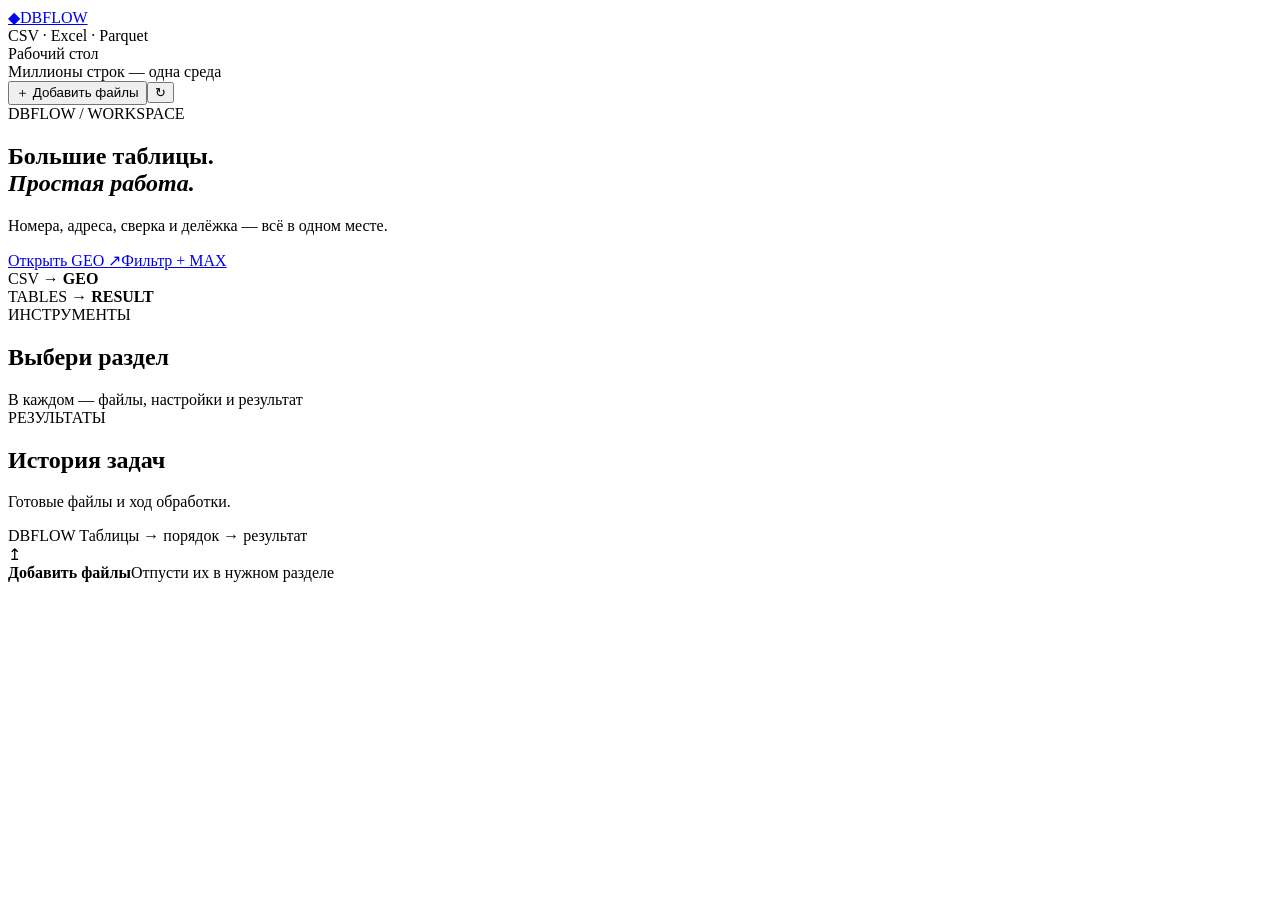
==== commit f73c1746: "Make Toolkit sections full pages and complete GEO MAX and address workflows" ====
--- a/app/static/index.html
+++ b/app/static/index.html
@@ -1,101 +1,36 @@
 <!doctype html>
 <html lang="ru">
 <head>
-<meta charset="utf-8">
-<meta name="viewport" content="width=device-width,initial-scale=1">
-<title>DBFLOW — обработка таблиц</title>
-<link rel="preconnect" href="https://fonts.googleapis.com">
-<link rel="preconnect" href="https://fonts.gstatic.com" crossorigin>
-<link href="https://fonts.googleapis.com/css2?family=DM+Sans:wght@400;500;600;700&family=Space+Grotesk:wght@500;600;700&display=swap" rel="stylesheet">
-<link rel="stylesheet" href="/styles.css?v=20261003-3">
+<meta charset="utf-8"><meta name="viewport" content="width=device-width,initial-scale=1">
+<meta name="theme-color" content="#100b1b">
+<title>DBFLOW — работа с таблицами</title>
+<link rel="icon" href="/favicon.svg" type="image/svg+xml">
+<link rel="stylesheet" href="/styles.css?v=4">
 </head>
 <body>
 <div class="app-shell">
   <aside class="sidebar">
-    <div class="brand"><span class="brand-mark">◆</span><span>DBFLOW</span></div>
-    <div class="side-label">Рабочее пространство</div>
-    <nav class="main-nav">
-      <button class="nav active" data-view="desktop"><span>⌂</span> Рабочий стол</button>
-      <button class="nav" data-view="operations"><span>✦</span> Операции</button>
-      <button class="nav" data-view="jobs"><span>↻</span> История задач</button>
-    </nav>
-    <div class="side-divider"></div>
-    <div class="side-label">Быстрый запуск</div>
-    <div class="side-tools">
-      <button class="tool" data-op="convert_csv"><i>⇄</i> В CSV</button>
-      <button class="tool" data-op="clean"><i>⌁</i> Очистить данные</button>
-      <button class="tool" data-op="normalize"><i>✦</i> Нормализовать</button>
-      <button class="tool" data-op="dedupe"><i>◇</i> Убрать дубли</button>
-      <button class="tool" data-op="remove7"><i>−7</i> Удалить первую 7</button>
-    </div>
-    <div class="sidebar-foot"><span class="status-dot"></span><span>Готово к работе</span></div>
+    <a class="brand" href="#/desktop"><span class="brand-mark">◆</span>DBFLOW</a>
+    <nav aria-label="Основная навигация" id="navigation"></nav>
+    <div class="sidebar-foot"><span class="status-dot"></span> CSV · Excel · Parquet</div>
   </aside>
-
   <main class="workspace">
-    <header class="topbar">
-      <div>
-        <div id="crumb" class="crumb">Рабочий стол</div>
-        <div class="subtle">Миллионы строк — одна среда</div>
-      </div>
-      <div class="top-actions">
-        <label class="upload primary">＋ Загрузить файлы<input id="filePicker" type="file" multiple accept=".csv,.xlsx,.xlsm,.parquet" hidden></label>
-        <button id="refresh" class="icon-btn" title="Обновить">↻</button>
-      </div>
-    </header>
-
+    <header class="topbar"><div><div id="crumb" class="crumb">Рабочий стол</div><div class="subtle">Миллионы строк — одна среда</div></div><div class="top-actions"><button id="addFiles" class="primary">＋ Добавить файлы</button><button id="refresh" class="icon-btn" title="Обновить задачи" aria-label="Обновить задачи">↻</button></div></header>
     <section id="desktopView" class="view">
       <div class="hero">
-        <div class="hero-copy">
-          <span class="eyebrow">DATA WORKSPACE</span>
-          <h1>Данные в порядке.<br><em>Результат — сразу.</em></h1>
-          <p>Загружай таблицы, выбирай действие и получай чистый CSV без лишних шагов.</p>
-          <div class="hero-actions"><button class="primary hero-button" data-scroll-drop>Начать обработку <span>↗</span></button><button class="secondary" data-view-jump="operations">Все операции</button></div>
-        </div>
-        <div class="hero-visual"><div class="visual-glow"></div><div class="visual-grid"></div><div class="visual-card card-one">CSV <b>+24%</b></div><div class="visual-card card-two">ROWS <b>1.8M</b></div><div class="visual-orb"></div></div>
+        <div class="hero-copy"><span class="eyebrow">DBFLOW / WORKSPACE</span><h1>Большие таблицы.<br><em>Простая работа.</em></h1><p>Номера, адреса, сверка и делёжка — всё в одном месте.</p><div class="hero-actions"><a class="primary" href="#/geo">Открыть GEO <span>↗</span></a><a class="secondary" href="#/max_filter">Фильтр + MAX</a></div></div>
+        <div class="hero-visual" aria-hidden="true"><div class="visual-glow"></div><div class="visual-grid"></div><div class="visual-orb"></div><div class="visual-card card-one">CSV <b>→ GEO</b></div><div class="visual-card card-two">TABLES <b>→ RESULT</b></div></div>
       </div>
-
-      <section id="ingestPanel" class="upload-panel">
-        <div class="panel-heading"><div><span class="eyebrow">БЫСТРЫЙ СТАРТ</span><h2>Добавь файлы</h2><p>CSV, XLSX, XLSM и Parquet — можно выбрать несколько.</p></div><span class="format-chip">4 формата</span></div>
-        <div id="dropZone" class="drop-zone"><div class="drop-icon">↥</div><strong>Перетащи файлы сюда</strong><span>или <label class="inline-upload">выбери их на компьютере<input id="dropPicker" type="file" multiple accept=".csv,.xlsx,.xlsm,.parquet" hidden></label></span><small>Можно убрать отдельный файл до запуска.</small></div>
-        <div id="pendingFiles" class="pending-files hidden"></div>
-        <div class="run-row"><select id="quickOperation" class="op-select"><option value="convert_csv">Конвертировать в CSV</option><option value="clean">Очистить данные</option><option value="normalize">Нормализовать</option><option value="dedupe">Убрать дубли</option><option value="remove7">Удалить первую 7</option><option value="stats">Профиль данных</option></select><button id="quickRunBtn" class="primary" disabled>Обработать <span>→</span></button></div>
-        <div id="uploadProgress" class="upload-progress hidden"><div class="progress-label"><span id="uploadStatus">Подготовка…</span><b id="uploadPercent">0%</b></div><div class="progress-track"><i id="uploadBar"></i></div></div>
-      </section>
-
-      <div class="metrics"><div class="metric"><span>Файлы</span><b id="mFiles">0</b><small>выбрано сейчас</small></div><div class="metric"><span>Задачи</span><b id="mJobs">0</b><small>в истории</small></div><div class="metric"><span>Готово</span><b id="mDone">0</b><small>результатов</small></div><div class="metric accent"><span>Форматы</span><b>4</b><small>CSV · XLSX · XLSM · PQ</small></div></div>
-
-      <div class="section-head"><div><span class="eyebrow">ФАЙЛЫ</span><h2>Выбранные файлы</h2></div><button class="text-btn" data-view-jump="operations">Открыть операции →</button></div>
-      <div id="recentFiles" class="pending-preview"></div>
-      <div class="section-head"><div><span class="eyebrow">ПОПУЛЯРНОЕ</span><h2>Частые операции</h2></div></div>
-      <div class="quick-grid"><button class="quick" data-op="convert_csv"><b>⇄</b><strong>В CSV</strong><small>Единый формат для работы</small><span>→</span></button><button class="quick" data-op="clean"><b>⌁</b><strong>Очистить данные</strong><small>Пробелы и пустые значения</small><span>→</span></button><button class="quick" data-op="dedupe"><b>◇</b><strong>Убрать дубли</strong><small>Оставить только уникальные строки</small><span>→</span></button><button class="quick" data-op="stats"><b>▦</b><strong>Профиль данных</strong><small>Строки, колонки и структура</small><span>→</span></button></div>
+      <div class="section-head"><div><span class="eyebrow">ИНСТРУМЕНТЫ</span><h2>Выбери раздел</h2></div><span class="subtle">В каждом — файлы, настройки и результат</span></div>
+      <div id="toolCards" class="operations-grid"></div>
     </section>
-
-    <section id="operationsView" class="view hidden">
-      <div class="page-intro"><span class="eyebrow">ИНСТРУМЕНТЫ</span><h1>Операции для таблиц</h1><p>Выбери действие. Файлы можно добавить сразу внутри любой операции.</p></div>
-      <div class="operations-grid">
-        <button class="operation-card featured" data-op="convert_csv"><span class="op-icon">⇄</span><span class="op-kicker">ФОРМАТ</span><h3>Конвертировать в CSV</h3><p>Привести XLSX, XLSM или Parquet к единому CSV.</p><span class="op-arrow">→</span></button>
-        <button class="operation-card" data-op="clean"><span class="op-icon">⌁</span><span class="op-kicker">КАЧЕСТВО</span><h3>Очистить данные</h3><p>Убрать лишние пробелы и пустые текстовые значения.</p><span class="op-arrow">→</span></button>
-        <button class="operation-card" data-op="normalize"><span class="op-icon">✦</span><span class="op-kicker">ПОРЯДОК</span><h3>Нормализовать</h3><p>Привести телефоны, ФИО и даты к единому виду.</p><span class="op-arrow">→</span></button>
-        <button class="operation-card" data-op="remove7"><span class="op-icon">−7</span><span class="op-kicker">ТЕЛЕФОНЫ</span><h3>Удалить первую 7</h3><p>Убрать начальную 7 в колонке с номером телефона.</p><span class="op-arrow">→</span></button>
-        <button class="operation-card" data-op="dedupe"><span class="op-icon">◇</span><span class="op-kicker">УНИКАЛЬНОСТЬ</span><h3>Убрать дубли</h3><p>Оставить уникальные строки по телефону, email или ИНН.</p><span class="op-arrow">→</span></button>
-        <button class="operation-card" data-op="filter"><span class="op-icon">⌘</span><span class="op-kicker">ПОИСК</span><h3>Фильтр строк</h3><p>Оставить строки по точному значению или совпадению.</p><span class="op-arrow">→</span></button>
-        <button class="operation-card" data-op="sort"><span class="op-icon">↕</span><span class="op-kicker">ПОРЯДОК</span><h3>Сортировка</h3><p>Отсортировать таблицу по выбранной колонке.</p><span class="op-arrow">→</span></button>
-        <button class="operation-card" data-op="merge"><span class="op-icon">⊕</span><span class="op-kicker">СБОРКА</span><h3>Объединить файлы</h3><p>Собрать несколько таблиц с разными колонками в одну.</p><span class="op-arrow">→</span></button>
-        <button class="operation-card" data-op="split"><span class="op-icon">✂</span><span class="op-kicker">РАЗМЕР</span><h3>Разбить таблицу</h3><p>Разделить большой файл на CSV-части внутри ZIP.</p><span class="op-arrow">→</span></button>
-        <button class="operation-card" data-op="stats"><span class="op-icon">▦</span><span class="op-kicker">АНАЛИТИКА</span><h3>Профиль данных</h3><p>Получить количество строк, колонок и список полей.</p><span class="op-arrow">→</span></button>
-      </div>
-    </section>
-
-    <section id="jobsView" class="view hidden">
-      <div class="page-intro jobs-intro"><div><span class="eyebrow">КОНТРОЛЬ</span><h1>История задач</h1><p>Следи за прогрессом и скачивай готовые результаты.</p></div><button class="primary" data-view-jump="operations">Новая задача <span>＋</span></button></div>
-      <section class="upload-panel compact-panel"><div class="panel-heading"><div><span class="eyebrow">НОВАЯ ЗАДАЧА</span><h2>Добавь файлы</h2><p>Выбери операцию для обработки.</p></div></div><div id="jobsDropZone" class="drop-zone compact-drop"><div class="drop-icon">↥</div><strong>Перетащи файлы сюда</strong><span>или <label class="inline-upload">выбери файлы<input id="jobsPicker" type="file" multiple accept=".csv,.xlsx,.xlsm,.parquet" hidden></label></span></div><div id="jobsPendingFiles" class="pending-files hidden"></div><div class="run-row"><select id="jobsOperation" class="op-select"><option value="convert_csv">Конвертировать в CSV</option><option value="clean">Очистить данные</option><option value="normalize">Нормализовать</option><option value="dedupe">Убрать дубли</option><option value="remove7">Удалить первую 7</option><option value="stats">Профиль данных</option></select><button id="jobsRunBtn" class="primary" disabled>Обработать <span>→</span></button></div><div id="jobsUploadProgress" class="upload-progress hidden"><div class="progress-label"><span id="jobsUploadStatus">Подготовка…</span><b id="jobsUploadPercent">0%</b></div><div class="progress-track"><i id="jobsUploadBar"></i></div></div></section>
-      <div id="jobsList" class="jobs-list"></div>
-    </section>
+    <section id="toolView" class="view hidden"></section>
+    <section id="jobsView" class="view hidden"><div class="page-intro"><span class="eyebrow">РЕЗУЛЬТАТЫ</span><h1>История задач</h1><p>Готовые файлы и ход обработки.</p></div><div id="jobsList" class="jobs-list"></div></section>
+    <footer class="workspace-footer">DBFLOW <span>Таблицы → порядок → результат</span></footer>
   </main>
 </div>
-<div id="dragOverlay" class="drag-overlay hidden"><div class="overlay-symbol">↥</div><b>Отпусти файлы</b><span>Они появятся в выбранной операции</span></div>
-<div id="modal" class="modal hidden"><div class="modal-card"><button id="modalClose" class="modal-x">×</button><div id="modalBody"></div></div></div>
-<div id="toast" class="toast"></div>
-<script src="/app.js?v=20261003-3"></script>
-</body>
-</html>
+<input id="globalPicker" type="file" multiple hidden accept=".csv,.xlsx,.xlsm,.xls,.xlsb,.parquet,.txt,.html,.htm">
+<div id="dragOverlay" class="drag-overlay hidden"><div class="overlay-symbol">↥</div><b>Добавить файлы</b><span>Отпусти их в нужном разделе</span></div>
+<div id="toast" class="toast" role="status" aria-live="polite"></div>
+<script src="/app.js?v=4"></script>
+</body></html>
